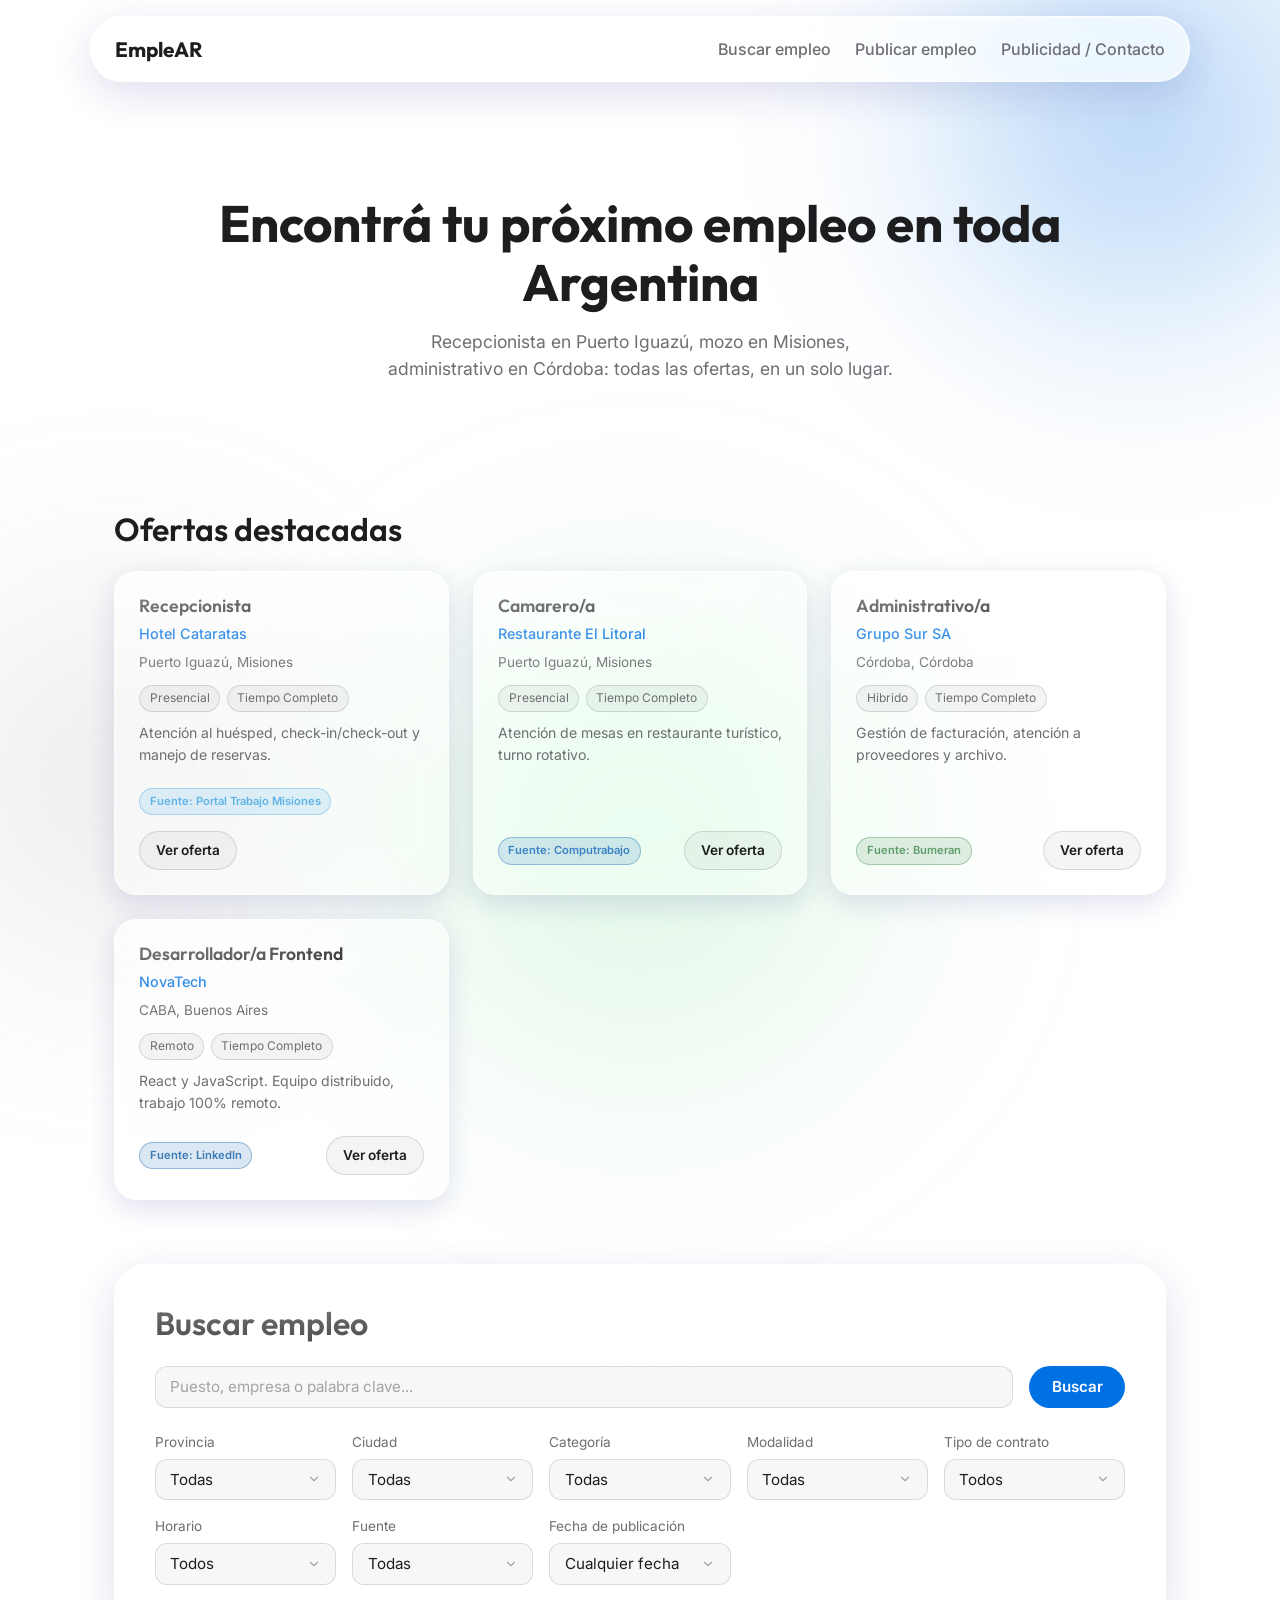
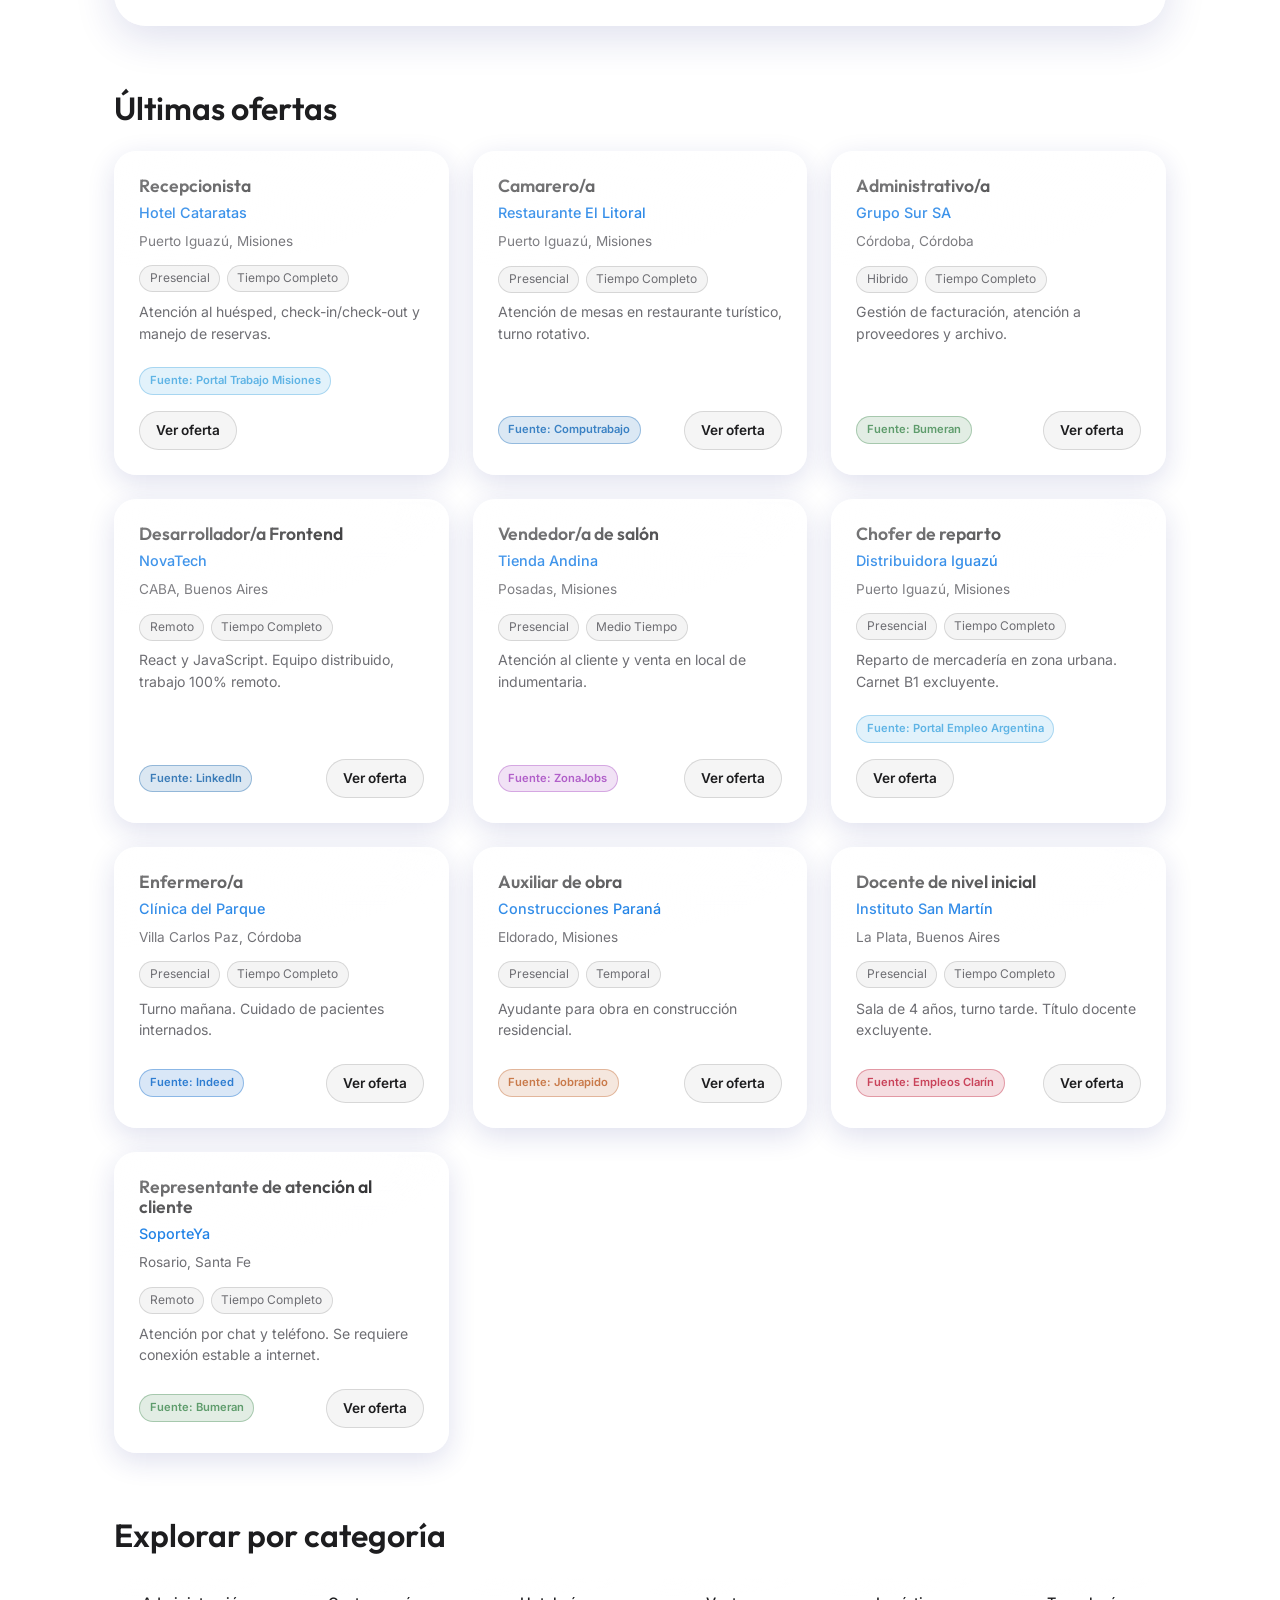
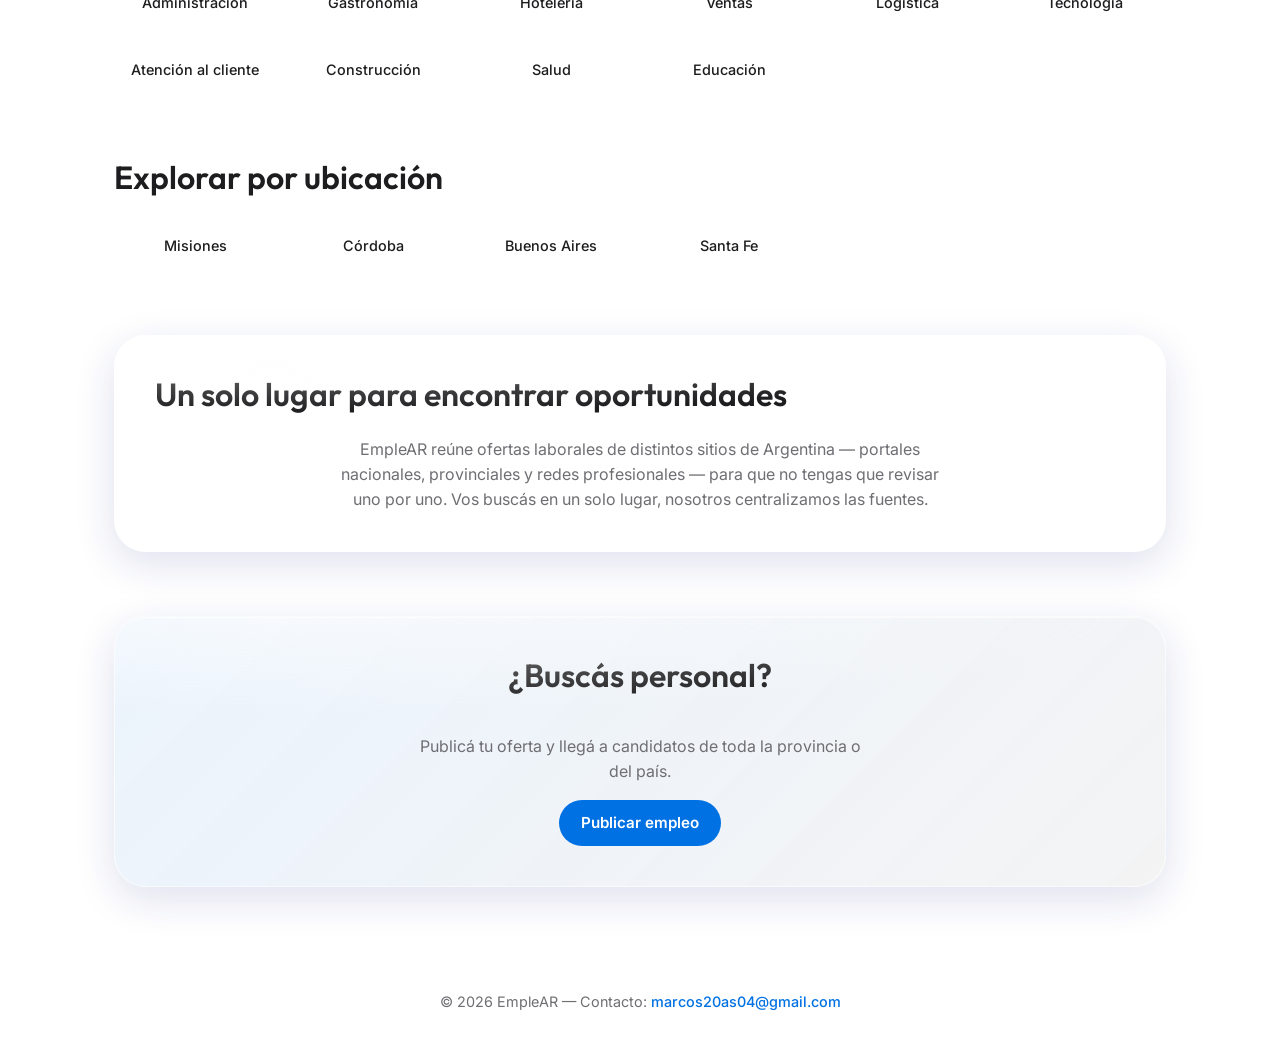
==== frontend/index.html @ b4710b45 "implementacion de contacto y publicacion de empleo" ====
<!DOCTYPE html>
<html lang="es">
<head>
  <meta charset="UTF-8">
  <meta name="viewport" content="width=device-width, initial-scale=1.0">
  <title>EmpleAR — Empleos en toda Argentina</title>
  <link rel="preconnect" href="https://fonts.googleapis.com">
  <link rel="preconnect" href="https://fonts.gstatic.com" crossorigin>
  <link href="https://fonts.googleapis.com/css2?family=Inter:wght@400;500;600&family=Outfit:wght@500;600;700&display=swap" rel="stylesheet">
  <link rel="stylesheet" href="css/variables.css">
  <link rel="stylesheet" href="css/base.css">
  <link rel="stylesheet" href="css/components.css">
</head>
<body>

  <!-- ===================== HEADER / NAVBAR ===================== -->
  <header class="site-header">
    <nav class="navbar" aria-label="Navegación principal">
      <a href="index.html" class="logo">EmpleAR</a>

      <button class="nav-toggle" id="navToggle" aria-expanded="false" aria-controls="navMenu" aria-label="Abrir menú">
        <span></span>
        <span></span>
        <span></span>
      </button>

      <ul class="nav-menu" id="navMenu">
        <li><a href="index.html#buscar">Buscar empleo</a></li>
        <li><a href="publicar.html">Publicar empleo</a></li>
        <li><a href="contacto.html">Publicidad / Contacto</a></li>
      </ul>
    </nav>
  </header>

  <main>

    <!-- ===================== HERO ===================== -->
    <section class="hero" id="hero">
      <h1>Encontrá tu próximo empleo en toda Argentina</h1>
      <p>Recepcionista en Puerto Iguazú, mozo en Misiones, administrativo en Córdoba: todas las ofertas, en un solo lugar.</p>
    </section>

    <!-- ===================== OFERTAS DESTACADAS ===================== -->
    <section class="featured-section reveal" id="destacadas" aria-labelledby="destacadas-titulo">
      <h2 id="destacadas-titulo">Ofertas destacadas</h2>
      <div class="job-list" id="featuredList"></div>
    </section>

    <!-- ===================== BUSCADOR Y FILTROS ===================== -->
    <section class="search-section" id="buscar" aria-labelledby="buscar-titulo">
      <h2 id="buscar-titulo">Buscar empleo</h2>

      <form class="search-form" id="searchForm">
        <div class="search-bar">
          <label for="keyword" class="visually-hidden">Palabras clave</label>
          <input type="text" id="keyword" name="keyword" placeholder="Puesto, empresa o palabra clave...">
          <button type="submit" class="btn btn-primary">Buscar</button>
        </div>

        <div class="filters" id="filters">
          <div class="filter-group">
            <label for="provincia">Provincia</label>
            <select id="provincia" name="provincia">
              <option value="">Todas</option>
            </select>
          </div>

          <div class="filter-group">
            <label for="ciudad">Ciudad</label>
            <select id="ciudad" name="ciudad">
              <option value="">Todas</option>
            </select>
          </div>

          <div class="filter-group">
            <label for="categoria">Categoría</label>
            <select id="categoria" name="categoria">
              <option value="">Todas</option>
            </select>
          </div>

          <div class="filter-group">
            <label for="modalidad">Modalidad</label>
            <select id="modalidad" name="modalidad">
              <option value="">Todas</option>
              <option value="presencial">Presencial</option>
              <option value="remoto">Remoto</option>
              <option value="hibrido">Híbrido</option>
            </select>
          </div>

          <div class="filter-group">
            <label for="contrato">Tipo de contrato</label>
            <select id="contrato" name="contrato">
              <option value="">Todos</option>
              <option value="tiempo-completo">Tiempo completo</option>
              <option value="medio-tiempo">Medio tiempo</option>
              <option value="temporal">Temporal</option>
              <option value="freelance">Freelance</option>
            </select>
          </div>

          <div class="filter-group">
            <label for="horario">Horario</label>
            <select id="horario" name="horario">
              <option value="">Todos</option>
              <option value="manana">Mañana</option>
              <option value="tarde">Tarde</option>
              <option value="noche">Noche</option>
              <option value="rotativo">Rotativo</option>
            </select>
          </div>

          <div class="filter-group">
            <label for="fuente">Fuente</label>
            <select id="fuente" name="fuente">
              <option value="">Todas</option>
            </select>
          </div>

          <div class="filter-group">
            <label for="fecha">Fecha de publicación</label>
            <select id="fecha" name="fecha">
              <option value="">Cualquier fecha</option>
              <option value="24h">Últimas 24 horas</option>
              <option value="7d">Última semana</option>
              <option value="30d">Último mes</option>
            </select>
          </div>
        </div>
      </form>
    </section>

    <!-- ===================== RESULTADOS ===================== -->
    <section class="results-section" id="resultados" aria-labelledby="resultados-titulo">
      <h2 id="resultados-titulo">Últimas ofertas</h2>

      <div id="resultsStatus" class="results-status" role="status" aria-live="polite"></div>

      <div class="job-list" id="jobList">
        <!-- Las tarjetas de empleo se insertan acá dinámicamente con JavaScript -->
      </div>
    </section>

    <!-- ===================== EXPLORAR POR CATEGORÍA ===================== -->
    <section class="categories-section reveal" id="categorias" aria-labelledby="categorias-titulo">
      <h2 id="categorias-titulo">Explorar por categoría</h2>
      <div class="category-grid" id="categoryGrid"></div>
    </section>

    <!-- ===================== EXPLORAR POR UBICACIÓN ===================== -->
    <section class="locations-section reveal" id="ubicaciones" aria-labelledby="ubicaciones-titulo">
      <h2 id="ubicaciones-titulo">Explorar por ubicación</h2>
      <div class="location-grid" id="locationGrid"></div>
    </section>

    <!-- ===================== QUÉ ES EMPLEAR ===================== -->
    <section class="about-section reveal" id="nosotros" aria-labelledby="nosotros-titulo">
      <h2 id="nosotros-titulo">Un solo lugar para encontrar oportunidades</h2>
      <p>EmpleAR reúne ofertas laborales de distintos sitios de Argentina — portales nacionales, provinciales y redes profesionales — para que no tengas que revisar uno por uno. Vos buscás en un solo lugar, nosotros centralizamos las fuentes.</p>
    </section>

    <!-- ===================== CTA PUBLICAR ===================== -->
    <section class="cta-section reveal" id="ctaPublicar">
      <h2>¿Buscás personal?</h2>
      <p>Publicá tu oferta y llegá a candidatos de toda la provincia o del país.</p>
      <a href="publicar.html" class="btn btn-primary">Publicar empleo</a>
    </section>

  </main>

  <!-- ===================== FOOTER ===================== -->
  <footer class="site-footer">
    <p>&copy; 2026 EmpleAR — Contacto: <a href="mailto:marcos20as04@gmail.com">marcos20as04@gmail.com</a></p>
  </footer>

  <script src="js/data.js"></script>
  <script src="js/customSelect.js"></script>
  <script src="js/filters.js"></script>
  <script src="js/ui.js"></script>
</body>
</html>
---- frontend/css/variables.css ----
/* ===========================================================
   VARIABLES CSS — sistema de diseño de EmpleAR
   Paleta clara estilo Apple: blanco predominante, texto casi
   negro, gris para todo lo secundario, azul como único acento.
   =========================================================== */

:root {
  /* --- Color: fondo --- */
  --bg-page: #FFFFFF;
  --bg-alt: #F5F5F7;    /* gris muy claro, el "gris Apple" clásico */

  /* --- Color: acento (único, minimalista) --- */
  --accent: #0071E3;        /* azul Apple */
  --accent-soft: rgba(0, 113, 227, 0.18);

  /* --- Color: texto --- */
  --text: #1D1D1F;          /* casi negro, no negro puro */
  --text-muted: #6E6E73;    /* gris medio para texto secundario */
  --text-faint: #A1A1A6;    /* gris claro para detalles menores */

  /* --- Color: vidrio (glass) sobre fondo claro --- */
  --glass-bg: rgba(255, 255, 255, 0.45);
  --glass-bg-strong: rgba(255, 255, 255, 0.7);
  --glass-border: rgba(255, 255, 255, 0.6);
  --glass-shadow: rgba(31, 38, 135, 0.14);
  --glass-highlight: rgba(255, 255, 255, 0.75);
  --glass-blur: 26px;
  --glass-saturate: 180%;

  /* Borde gris fino para elementos planos (inputs, tags, botón secundario) —
     distinto del --glass-border, que es claro para simular el canto del vidrio. */
  --hairline: rgba(0, 0, 0, 0.12);

  /* --- Tipografía --- */
  --font-display: "Outfit", sans-serif;
  --font-body: "Inter", sans-serif;

  /* --- Espaciado (escala consistente) --- */
  --space-xs: 0.5rem;
  --space-sm: 1rem;
  --space-md: 1.5rem;
  --space-lg: 2.5rem;
  --space-xl: 4rem;

  /* --- Bordes y radios --- */
  --radius-sm: 12px;
  --radius-md: 22px;
  --radius-lg: 32px;

  /* --- Transiciones --- */
  --transition-fast: 0.18s ease;
  --transition-base: 0.3s cubic-bezier(0.4, 0, 0.2, 1);
}
---- frontend/css/base.css ----
/* ===========================================================
   BASE — reset, fondo global, tipografía base, accesibilidad
   =========================================================== */

* {
  box-sizing: border-box;
  margin: 0;
  padding: 0;
}

html {
  scroll-behavior: smooth;
}

body {
  font-family: var(--font-body);
  color: var(--text);
  background: var(--bg-page);
  min-height: 100vh;
  line-height: 1.55;
  -webkit-font-smoothing: antialiased;
  overflow-x: hidden;
}

/* Formas de color muy suaves y difuminadas detrás del contenido.
   Sin esto, el "vidrio esmerilado" (backdrop-filter) no tiene
   nada de color para desenfocar sobre un fondo blanco liso. */
body::before,
body::after {
  content: "";
  position: fixed;
  z-index: -1;
  border-radius: 50%;
  filter: blur(100px);
  pointer-events: none;
}

body::before {
  width: 560px;
  height: 560px;
  top: -160px;
  right: -140px;
  opacity: 0.4;
  background: radial-gradient(circle, #0071E3, transparent 70%);
}

body::after {
  width: 520px;
  height: 520px;
  bottom: -140px;
  left: -140px;
  opacity: 0.3;
  background: radial-gradient(circle, #A1A1A6, transparent 70%);
}

/* Una tercera mancha de color, fija en pantalla (no en el documento)
   para que funcione igual en páginas largas (home) o cortas
   (publicar, contacto) sin agregar espacio en blanco de más. */
main::before {
  content: "";
  position: fixed;
  z-index: -1;
  top: 55vh;
  left: 50%;
  transform: translateX(-50%);
  width: 700px;
  height: 700px;
  border-radius: 50%;
  filter: blur(110px);
  opacity: 0.2;
  background: radial-gradient(circle, #34C759, transparent 70%);
  pointer-events: none;
}

h1, h2, h3 {
  font-family: var(--font-display);
  font-weight: 600;
  line-height: 1.15;
  color: var(--text);
}

h1 { font-size: clamp(2rem, 5vw, 3.2rem); font-weight: 700; }
h2 { font-size: clamp(1.5rem, 3vw, 2rem); margin-bottom: var(--space-md); }

p { color: var(--text-muted); }

a {
  color: var(--accent);
  text-decoration: none;
}

/* Foco de teclado visible: accesibilidad, nunca lo eliminamos */
a:focus-visible,
button:focus-visible,
input:focus-visible,
select:focus-visible,
textarea:focus-visible {
  outline: 2px solid var(--accent);
  outline-offset: 2px;
}

/* Oculta visualmente pero mantiene disponible para lectores de pantalla */
.visually-hidden {
  position: absolute;
  width: 1px;
  height: 1px;
  overflow: hidden;
  clip: rect(0 0 0 0);
  white-space: nowrap;
}

main {
  position: relative;
  display: flex;
  flex-direction: column;
  gap: var(--space-xl);
  padding: var(--space-xl) var(--space-md);
  max-width: 1100px;
  margin: 0 auto;
}

section h2 {
  text-align: left;
}

/* Respeta a usuarios que prefieren menos movimiento */
@media (prefers-reduced-motion: reduce) {
  * {
    animation-duration: 0.01ms !important;
    transition-duration: 0.01ms !important;
    scroll-behavior: auto !important;
  }
}
---- frontend/css/components.css ----
/* ===========================================================
   COMPONENTS — Liquid Glass: navbar, hero, buscador, cards,
   formularios, footer
   =========================================================== */

/* -----------------------------------------------------------
   Clase base "glass": la reutilizamos en navbar, cards y forms
   en vez de repetir backdrop-filter en cada componente.

   El "truco" del vidrio real son 3 capas trabajando juntas:
   1. backdrop-filter: desenfoca y satura lo que está detrás.
   2. box-shadow inset: simula el canto del vidrio captando luz
      (línea clara arriba, más tenue abajo).
   3. box-shadow normal: la sombra que el panel proyecta, con
      un tinte de color en vez de negro puro (más "vidrio",
      menos "cartón").
   ----------------------------------------------------------- */
.glass {
  background: var(--glass-bg);
  border: 1px solid var(--glass-border);
  backdrop-filter: blur(var(--glass-blur)) saturate(var(--glass-saturate));
  -webkit-backdrop-filter: blur(var(--glass-blur)) saturate(var(--glass-saturate));
  box-shadow:
    inset 0 1px 1px var(--glass-highlight),
    inset 0 -1px 12px rgba(255, 255, 255, 0.25),
    0 12px 40px var(--glass-shadow);
}

/* ===================== NAVBAR ===================== */
.site-header {
  position: sticky;
  top: var(--space-sm);
  z-index: 100;
  display: flex;
  justify-content: center;
  padding: 0 var(--space-md);
}

.navbar {
  width: 100%;
  max-width: 1100px;
  display: flex;
  align-items: center;
  justify-content: space-between;
  padding: var(--space-sm) var(--space-md);
  border-radius: var(--radius-lg);
  background: var(--glass-bg-strong);
  border: 1px solid var(--glass-border);
  backdrop-filter: blur(var(--glass-blur)) saturate(var(--glass-saturate));
  -webkit-backdrop-filter: blur(var(--glass-blur)) saturate(var(--glass-saturate));
  box-shadow:
    inset 0 1px 1px var(--glass-highlight),
    inset 0 -1px 10px rgba(255, 255, 255, 0.3),
    0 12px 40px var(--glass-shadow);
  transition: padding var(--transition-base), background var(--transition-base), box-shadow var(--transition-base);
}

/* Cuando el usuario hace scroll (clase agregada por JS), la navbar
   se achica un poco y se vuelve más opaca: da sensación de profundidad. */
.site-header.scrolled .navbar {
  padding: 0.6rem var(--space-md);
  background: rgba(255, 255, 255, 0.82);
  box-shadow:
    inset 0 1px 1px var(--glass-highlight),
    0 16px 48px rgba(31, 38, 135, 0.2);
}

.logo {
  font-family: var(--font-display);
  font-weight: 700;
  font-size: 1.3rem;
  color: var(--text);
}

.nav-menu {
  list-style: none;
  display: flex;
  gap: var(--space-md);
}

.nav-menu a {
  color: var(--text-muted);
  font-weight: 500;
  transition: color var(--transition-fast);
}

.nav-menu a:hover {
  color: var(--accent);
}

/* Botón hamburguesa: oculto en desktop, visible en mobile (ver media query) */
.nav-toggle {
  display: none;
  flex-direction: column;
  gap: 4px;
  background: none;
  border: none;
  cursor: pointer;
  padding: var(--space-xs);
}

.nav-toggle span {
  width: 22px;
  height: 2px;
  background: var(--text);
  border-radius: 2px;
  transition: transform var(--transition-fast), opacity var(--transition-fast);
}

/* ===================== HERO ===================== */
.hero {
  text-align: center;
  padding: var(--space-xl) var(--space-md);
  display: flex;
  flex-direction: column;
  align-items: center;
  gap: var(--space-sm);
}

.hero p {
  max-width: 46ch;
  font-size: 1.1rem;
}

/* ===================== BUSCADOR ===================== */
.search-section {
  position: relative;
  padding: var(--space-lg);
  border-radius: var(--radius-lg);
  background: var(--glass-bg);
  border: 1px solid var(--glass-border);
  backdrop-filter: blur(var(--glass-blur)) saturate(var(--glass-saturate));
  -webkit-backdrop-filter: blur(var(--glass-blur)) saturate(var(--glass-saturate));
  box-shadow:
    inset 0 1px 1px var(--glass-highlight),
    0 12px 40px var(--glass-shadow);
}

/* Brillo tipo vidrio: un óvalo de luz muy suave en la esquina
   superior izquierda, como si el panel reflejara una fuente de
   luz. Se repite en todos los paneles glass grandes. */
.search-section::before,
.job-card::before,
.chip-card::before,
.about-section::before,
.cta-section::before,
.publish-section::before,
.contact-section::before {
  content: "";
  position: absolute;
  inset: 0;
  border-radius: inherit;
  background: radial-gradient(ellipse 140% 60% at 15% 0%, rgba(255, 255, 255, 0.55), transparent 60%);
  pointer-events: none;
}

.search-bar {
  display: flex;
  gap: var(--space-sm);
  margin-bottom: var(--space-md);
}

.search-bar input[type="text"] {
  flex: 1;
}

/* Grid de filtros: se acomoda solo según el ancho disponible,
   sin necesidad de media queries manuales por cada breakpoint */
.filters {
  display: grid;
  grid-template-columns: repeat(auto-fit, minmax(160px, 1fr));
  gap: var(--space-sm);
}

.filter-group {
  display: flex;
  flex-direction: column;
  gap: 0.35rem;
}

.filter-group label {
  font-size: 0.85rem;
  color: var(--text-muted);
}

/* ===================== INPUTS / SELECT (compartido) ===================== */
input[type="text"],
input[type="email"],
input[type="tel"],
input[type="date"],
select,
.cs-trigger,
textarea {
  font-family: var(--font-body);
  font-size: 0.95rem;
  color: var(--text);
  background: rgba(0, 0, 0, 0.03);
  border: 1px solid var(--hairline);
  border-radius: var(--radius-sm);
  padding: 0.65rem 0.9rem;
  transition: border-color var(--transition-fast), background var(--transition-fast);
}

input::placeholder,
textarea::placeholder {
  color: var(--text-faint);
}

input:hover,
select:hover,
.cs-trigger:hover,
textarea:hover {
  border-color: rgba(0, 0, 0, 0.2);
}

input:focus,
select:focus,
textarea:focus {
  background: rgba(0, 0, 0, 0.015);
  border-color: var(--accent);
}

select option {
  background: var(--bg-page);
  color: var(--text);
}

/* ===================== BOTONES ===================== */
.btn {
  font-family: var(--font-body);
  font-weight: 600;
  font-size: 0.95rem;
  padding: 0.7rem 1.4rem;
  border-radius: 980px;
  border: none;
  cursor: pointer;
  transition: transform var(--transition-fast), box-shadow var(--transition-fast);
}

.btn-primary {
  position: relative;
  overflow: hidden;
  background: var(--accent);
  color: #FFFFFF;
}

.btn-primary:hover {
  background: #0077ED;
  transform: translateY(-1px) scale(1.01);
  box-shadow: 0 6px 18px var(--accent-soft);
}

.btn-primary:active {
  background: #006EDB;
  transform: translateY(0) scale(1);
}

/* Reflejo de luz que atraviesa el botón al pasar el mouse.
   Es un pseudo-elemento angosto y rotado que se mueve de
   izquierda a derecha cambiando su posición con "left". */
.btn-primary::after {
  content: "";
  position: absolute;
  top: 0;
  left: -60%;
  width: 40%;
  height: 100%;
  background: linear-gradient(120deg, transparent, rgba(255, 255, 255, 0.35), transparent);
  transform: skewX(-20deg);
  transition: left var(--transition-base);
}

.btn-primary:hover::after {
  left: 130%;
}

.btn-secondary {
  background: rgba(0, 0, 0, 0.04);
  border: 1px solid var(--hairline);
  color: var(--text);
  padding: 0.5rem 1rem;
  font-size: 0.85rem;
}

.btn-secondary:hover {
  background: rgba(0, 0, 0, 0.07);
  border-color: var(--accent);
  transform: translateY(-1px);
}

/* ===================== RESULTADOS / JOB CARDS ===================== */
.results-status {
  color: var(--text-muted);
  margin-bottom: var(--space-sm);
  font-size: 0.9rem;
}

.job-list {
  display: grid;
  grid-template-columns: repeat(auto-fill, minmax(260px, 1fr));
  gap: var(--space-md);
}

.job-card {
  position: relative;
  overflow: hidden;
  padding: var(--space-md);
  border-radius: var(--radius-md);
  display: flex;
  flex-direction: column;
  gap: 0.4rem;
  background: var(--glass-bg);
  border: 1px solid var(--glass-border);
  backdrop-filter: blur(var(--glass-blur)) saturate(var(--glass-saturate));
  -webkit-backdrop-filter: blur(var(--glass-blur)) saturate(var(--glass-saturate));
  box-shadow:
    inset 0 1px 1px var(--glass-highlight),
    0 8px 28px var(--glass-shadow);
  transition: transform var(--transition-base), background var(--transition-base), box-shadow var(--transition-base);
}

.job-card:hover {
  transform: translateY(-6px);
  background: var(--glass-bg-strong);
  box-shadow:
    inset 0 1px 1px var(--glass-highlight),
    0 20px 44px rgba(0, 113, 227, 0.18);
}

.job-card h3 {
  font-family: var(--font-display);
  font-size: 1.1rem;
}

.job-card .empresa {
  color: var(--accent);
  font-size: 0.9rem;
  font-weight: 500;
}

.job-card .ubicacion {
  color: var(--text-muted);
  font-size: 0.85rem;
}

.job-card .tags {
  display: flex;
  flex-wrap: wrap;
  gap: 0.4rem;
  margin-top: 0.4rem;
}

.job-card .tag {
  font-size: 0.75rem;
  padding: 0.2rem 0.6rem;
  border-radius: 999px;
  background: rgba(0, 0, 0, 0.045);
  border: 1px solid var(--hairline);
  color: var(--text-muted);
}

.job-card .descripcion {
  font-size: 0.88rem;
  margin-top: 0.2rem;
}

.card-footer {
  margin-top: auto;
  padding-top: var(--space-sm);
  display: flex;
  align-items: center;
  justify-content: space-between;
  gap: var(--space-sm);
  flex-wrap: wrap;
}

/* Badge de fuente: el color lo define --badge-color, inyectado
   inline por JS según la fuente (ver SOURCE_COLORS en ui.js). */
.source-badge {
  font-size: 0.7rem;
  font-weight: 600;
  padding: 0.25rem 0.6rem;
  border-radius: 999px;
  color: var(--badge-color, var(--accent));
  background: color-mix(in srgb, var(--badge-color, var(--accent)) 18%, transparent);
  border: 1px solid color-mix(in srgb, var(--badge-color, var(--accent)) 45%, transparent);
  white-space: nowrap;
}

/* ===================== CHIPS (categorías / ubicaciones) ===================== */
.category-grid,
.location-grid {
  display: grid;
  grid-template-columns: repeat(auto-fill, minmax(150px, 1fr));
  gap: var(--space-sm);
}

.chip-card {
  position: relative;
  overflow: hidden;
  font-family: var(--font-body);
  font-size: 0.9rem;
  font-weight: 500;
  color: var(--text);
  text-align: center;
  padding: var(--space-sm);
  border-radius: var(--radius-md);
  cursor: pointer;
  background: var(--glass-bg);
  border: 1px solid var(--glass-border);
  backdrop-filter: blur(var(--glass-blur)) saturate(var(--glass-saturate));
  -webkit-backdrop-filter: blur(var(--glass-blur)) saturate(var(--glass-saturate));
  box-shadow: inset 0 1px 1px var(--glass-highlight);
  transition: transform var(--transition-fast), background var(--transition-fast), border-color var(--transition-fast), box-shadow var(--transition-fast);
}

.chip-card:hover {
  transform: translateY(-3px);
  background: var(--glass-bg-strong);
  border-color: var(--accent);
  box-shadow:
    inset 0 1px 1px var(--glass-highlight),
    0 10px 26px rgba(0, 113, 227, 0.16);
}

/* ===================== QUÉ ES EMPLEAR ===================== */
.about-section {
  position: relative;
  overflow: hidden;
  text-align: center;
  padding: var(--space-lg);
  border-radius: var(--radius-lg);
  background: var(--glass-bg);
  border: 1px solid var(--glass-border);
  backdrop-filter: blur(var(--glass-blur)) saturate(var(--glass-saturate));
  -webkit-backdrop-filter: blur(var(--glass-blur)) saturate(var(--glass-saturate));
  box-shadow: inset 0 1px 1px var(--glass-highlight), 0 12px 40px var(--glass-shadow);
}

.about-section p {
  max-width: 60ch;
  margin: 0 auto;
}

/* ===================== CTA PUBLICAR ===================== */
.cta-section {
  position: relative;
  overflow: hidden;
  text-align: center;
  padding: var(--space-lg);
  border-radius: var(--radius-lg);
  display: flex;
  flex-direction: column;
  align-items: center;
  gap: var(--space-sm);
  background: linear-gradient(135deg, rgba(0, 113, 227, 0.08), rgba(161, 161, 166, 0.12)), var(--glass-bg);
  border: 1px solid var(--glass-border);
  backdrop-filter: blur(var(--glass-blur)) saturate(var(--glass-saturate));
  -webkit-backdrop-filter: blur(var(--glass-blur)) saturate(var(--glass-saturate));
  box-shadow: inset 0 1px 1px var(--glass-highlight), 0 12px 40px var(--glass-shadow);
}

.cta-section p {
  max-width: 46ch;
}

/* ===================== ANIMACIÓN DE APARICIÓN AL SCROLL ===================== */
.reveal {
  opacity: 0;
  transform: translateY(24px);
  transition: opacity 0.6s ease, transform 0.6s ease;
}

.reveal.visible {
  opacity: 1;
  transform: translateY(0);
}

/* ===================== FORMULARIOS (publicar / contacto) ===================== */
.publish-section,
.contact-section {
  position: relative;
  padding: var(--space-lg);
  border-radius: var(--radius-lg);
  background: var(--glass-bg);
  border: 1px solid var(--glass-border);
  backdrop-filter: blur(var(--glass-blur)) saturate(var(--glass-saturate));
  -webkit-backdrop-filter: blur(var(--glass-blur)) saturate(var(--glass-saturate));
  box-shadow: inset 0 1px 1px var(--glass-highlight), 0 12px 40px var(--glass-shadow);
}

.publish-section > p,
.contact-section > p {
  margin-bottom: var(--space-md);
}

.publish-form,
.contact-form {
  display: grid;
  grid-template-columns: 1fr 1fr;
  gap: var(--space-md);
}

.form-group {
  display: flex;
  flex-direction: column;
  gap: 0.35rem;
}

.form-group label {
  font-size: 0.85rem;
  color: var(--text-muted);
}

.form-group-full {
  grid-column: 1 / -1;
}

/* ===================== FOOTER ===================== */
.site-footer {
  text-align: center;
  padding: var(--space-lg) var(--space-md);
  color: var(--text-muted);
  font-size: 0.9rem;
}

.site-footer a {
  font-weight: 500;
}

/* ===================== RESPONSIVE ===================== */
@media (max-width: 720px) {
  .nav-menu {
    position: absolute;
    top: calc(100% + var(--space-xs));
    left: 0;
    right: 0;
    flex-direction: column;
    padding: var(--space-md);
    border-radius: var(--radius-md);
    background: var(--glass-bg-strong);
    border: 1px solid var(--glass-border);
    backdrop-filter: blur(var(--glass-blur)) saturate(var(--glass-saturate));
    -webkit-backdrop-filter: blur(var(--glass-blur)) saturate(var(--glass-saturate));
    box-shadow: inset 0 1px 1px var(--glass-highlight), 0 16px 40px var(--glass-shadow);
    display: none;
  }

  .nav-menu.open {
    display: flex;
  }

  .nav-toggle {
    display: flex;
  }

  .publish-form,
  .contact-form {
    grid-template-columns: 1fr;
  }

  .search-bar {
    flex-direction: column;
  }
}

/* ===================== CUSTOM SELECT (dropdown propio, animado) ===================== */
.custom-select {
  position: relative;
  width: 100%;
}

.cs-trigger {
  display: flex;
  align-items: center;
  justify-content: space-between;
  gap: 0.5rem;
  width: 100%;
  cursor: pointer;
  text-align: left;
}

.cs-trigger .cs-value {
  overflow: hidden;
  text-overflow: ellipsis;
  white-space: nowrap;
}

.cs-chevron {
  flex-shrink: 0;
  width: 14px;
  height: 14px;
  color: var(--text-faint);
  transition: transform var(--transition-fast);
}

.custom-select.open .cs-chevron {
  transform: rotate(180deg);
  color: var(--accent);
}

.cs-trigger:focus-visible {
  outline: 2px solid var(--accent);
  outline-offset: 2px;
}

/* El panel: mismo lenguaje "vidrio" que el resto del sitio,
   con una animación de apertura sutil (escala + desplazamiento). */
.cs-panel {
  position: absolute;
  top: calc(100% + 8px);
  left: 0;
  right: 0;
  z-index: 60;
  max-height: 260px;
  overflow-y: auto;
  margin: 0;
  padding: 0.4rem;
  list-style: none;
  border-radius: var(--radius-sm);
  background: var(--glass-bg-strong);
  border: 1px solid var(--glass-border);
  backdrop-filter: blur(var(--glass-blur)) saturate(var(--glass-saturate));
  -webkit-backdrop-filter: blur(var(--glass-blur)) saturate(var(--glass-saturate));
  box-shadow:
    inset 0 1px 1px var(--glass-highlight),
    0 18px 44px var(--glass-shadow);
  opacity: 0;
  transform: translateY(-8px) scale(0.97);
  transform-origin: top center;
  pointer-events: none;
  transition: opacity var(--transition-fast), transform var(--transition-fast);
}

.custom-select.open .cs-panel {
  opacity: 1;
  transform: translateY(0) scale(1);
  pointer-events: auto;
}

.cs-option {
  padding: 0.55rem 0.75rem;
  border-radius: calc(var(--radius-sm) - 4px);
  font-size: 0.9rem;
  color: var(--text);
  cursor: pointer;
  transition: background var(--transition-fast), color var(--transition-fast);
}

.cs-option:hover,
.cs-option.active {
  background: var(--accent-soft);
}

.cs-option[aria-selected="true"] {
  color: var(--accent);
  font-weight: 600;
}

/* ===================== BACK LINK (subpáginas) ===================== */
.back-link {
  font-size: 0.9rem;
}

.back-link a {
  color: var(--text-muted);
  font-weight: 500;
  transition: color var(--transition-fast);
}

.back-link a:hover {
  color: var(--accent);
}
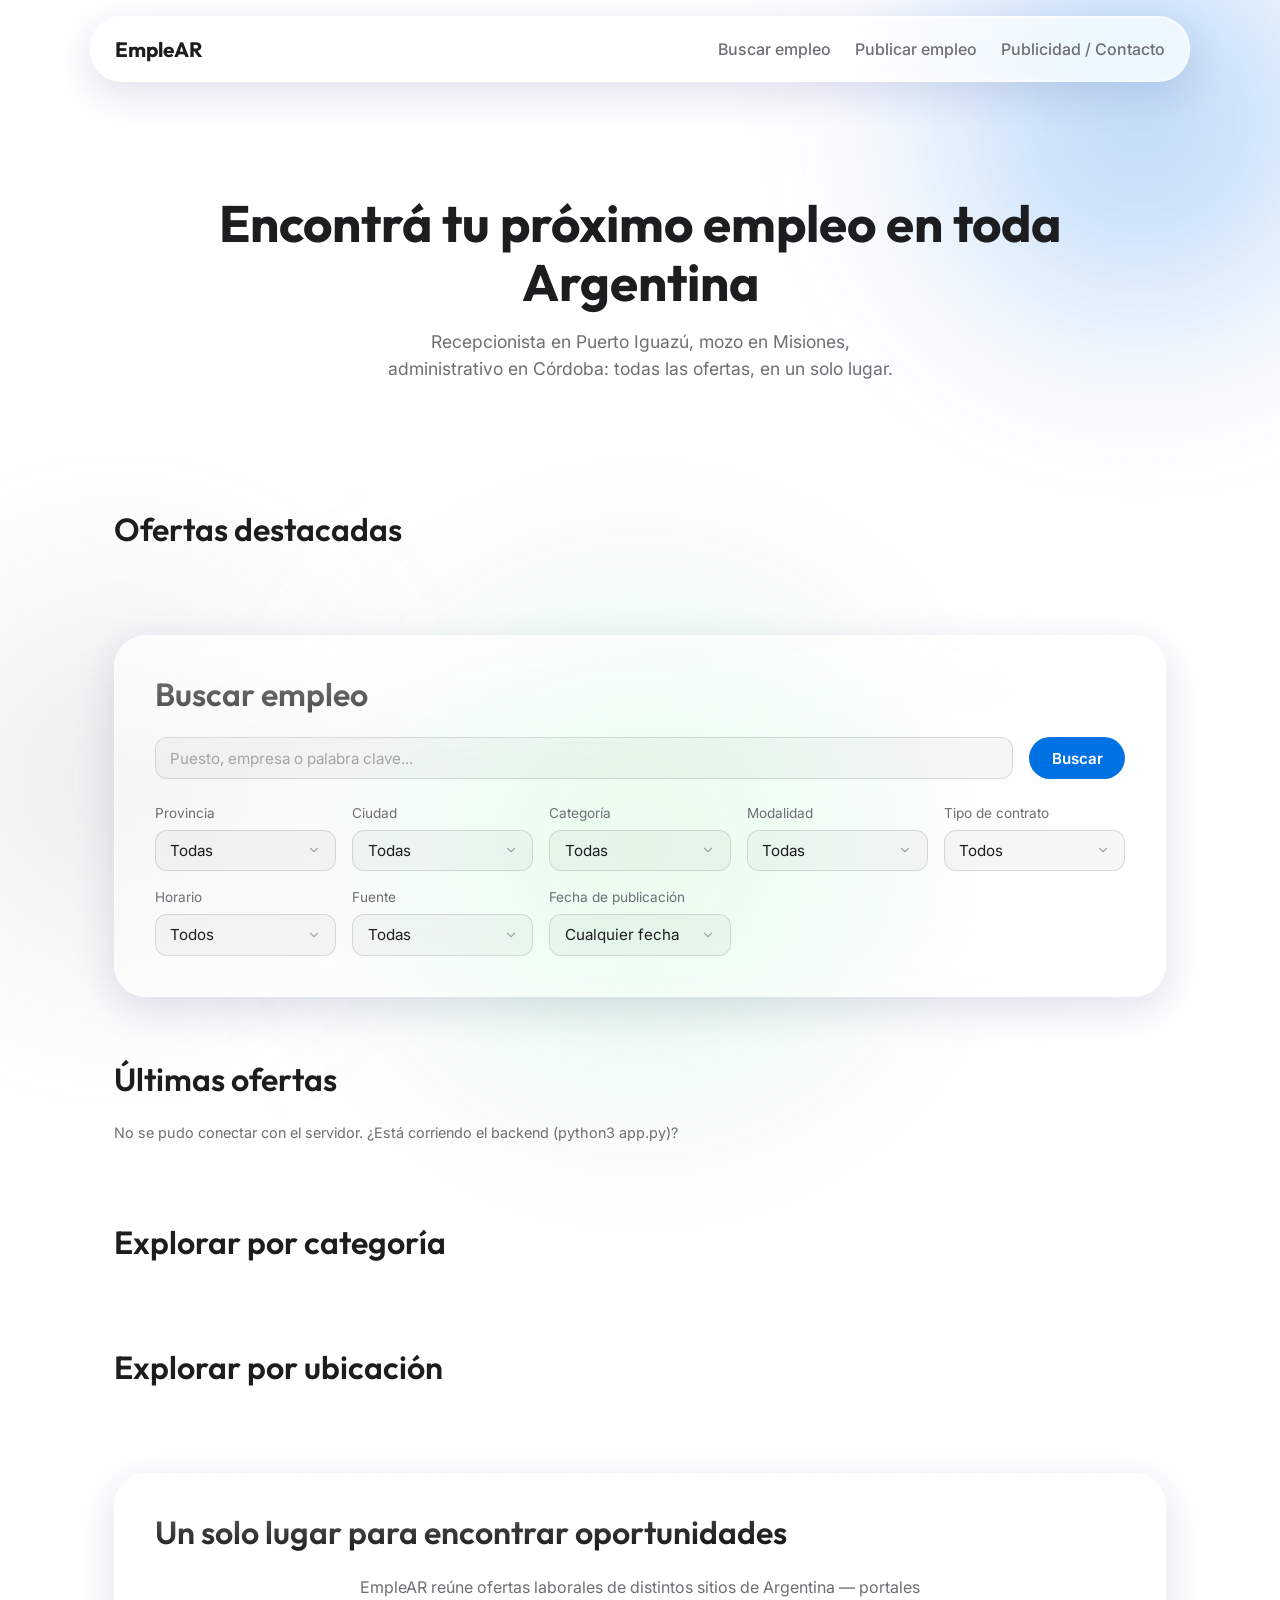
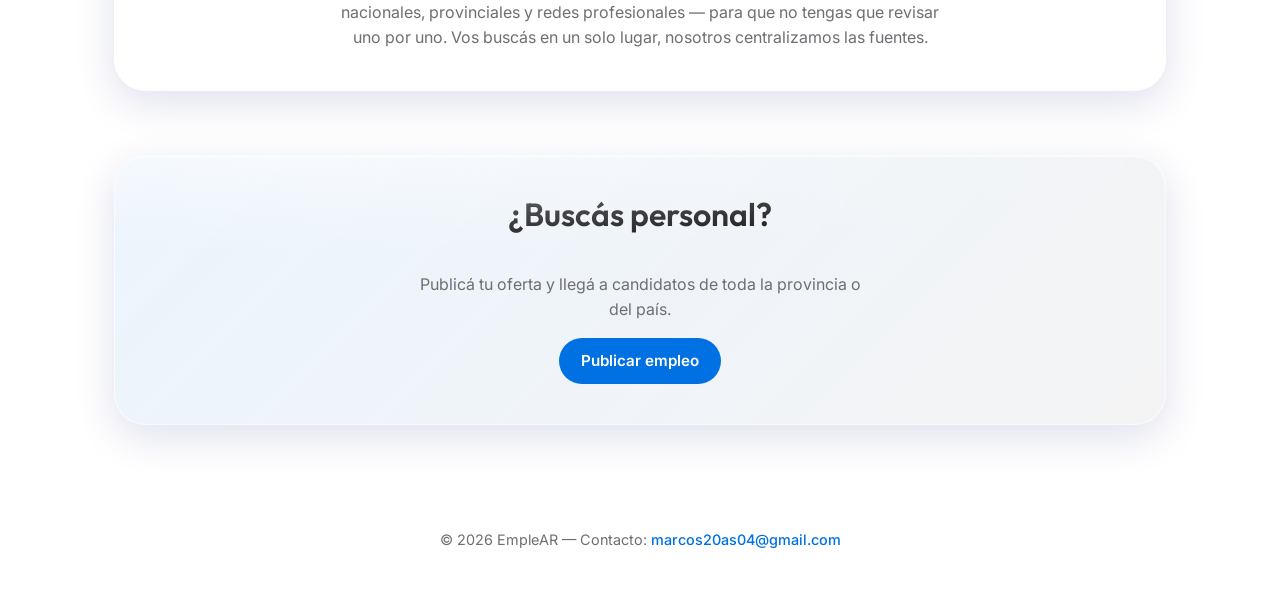
==== commit 442c86bf: "sqlite backend implementacion" ====
--- a/frontend/index.html
+++ b/frontend/index.html
@@ -174,8 +174,8 @@
     <p>&copy; 2026 EmpleAR — Contacto: <a href="mailto:marcos20as04@gmail.com">marcos20as04@gmail.com</a></p>
   </footer>
 
-  <script src="js/data.js"></script>
   <script src="js/customSelect.js"></script>
+  <script src="js/api.js"></script>
   <script src="js/filters.js"></script>
   <script src="js/ui.js"></script>
 </body>
--- a/frontend/css/components.css
+++ b/frontend/css/components.css
@@ -125,6 +125,7 @@
 /* ===================== BUSCADOR ===================== */
 .search-section {
   position: relative;
+  z-index: 5;
   padding: var(--space-lg);
   border-radius: var(--radius-lg);
   background: var(--glass-bg);
@@ -480,6 +481,7 @@
 .publish-section,
 .contact-section {
   position: relative;
+  z-index: 5;
   padding: var(--space-lg);
   border-radius: var(--radius-lg);
   background: var(--glass-bg);
@@ -625,6 +627,10 @@
   box-shadow:
     inset 0 1px 1px var(--glass-highlight),
     0 18px 44px var(--glass-shadow);
+  /* Desvanece el final de la lista en vez de cortarla en seco
+     cuando hay más opciones de las que entran sin scroll. */
+  mask-image: linear-gradient(to bottom, black 88%, transparent 100%);
+  -webkit-mask-image: linear-gradient(to bottom, black 88%, transparent 100%);
   opacity: 0;
   transform: translateY(-8px) scale(0.97);
   transform-origin: top center;
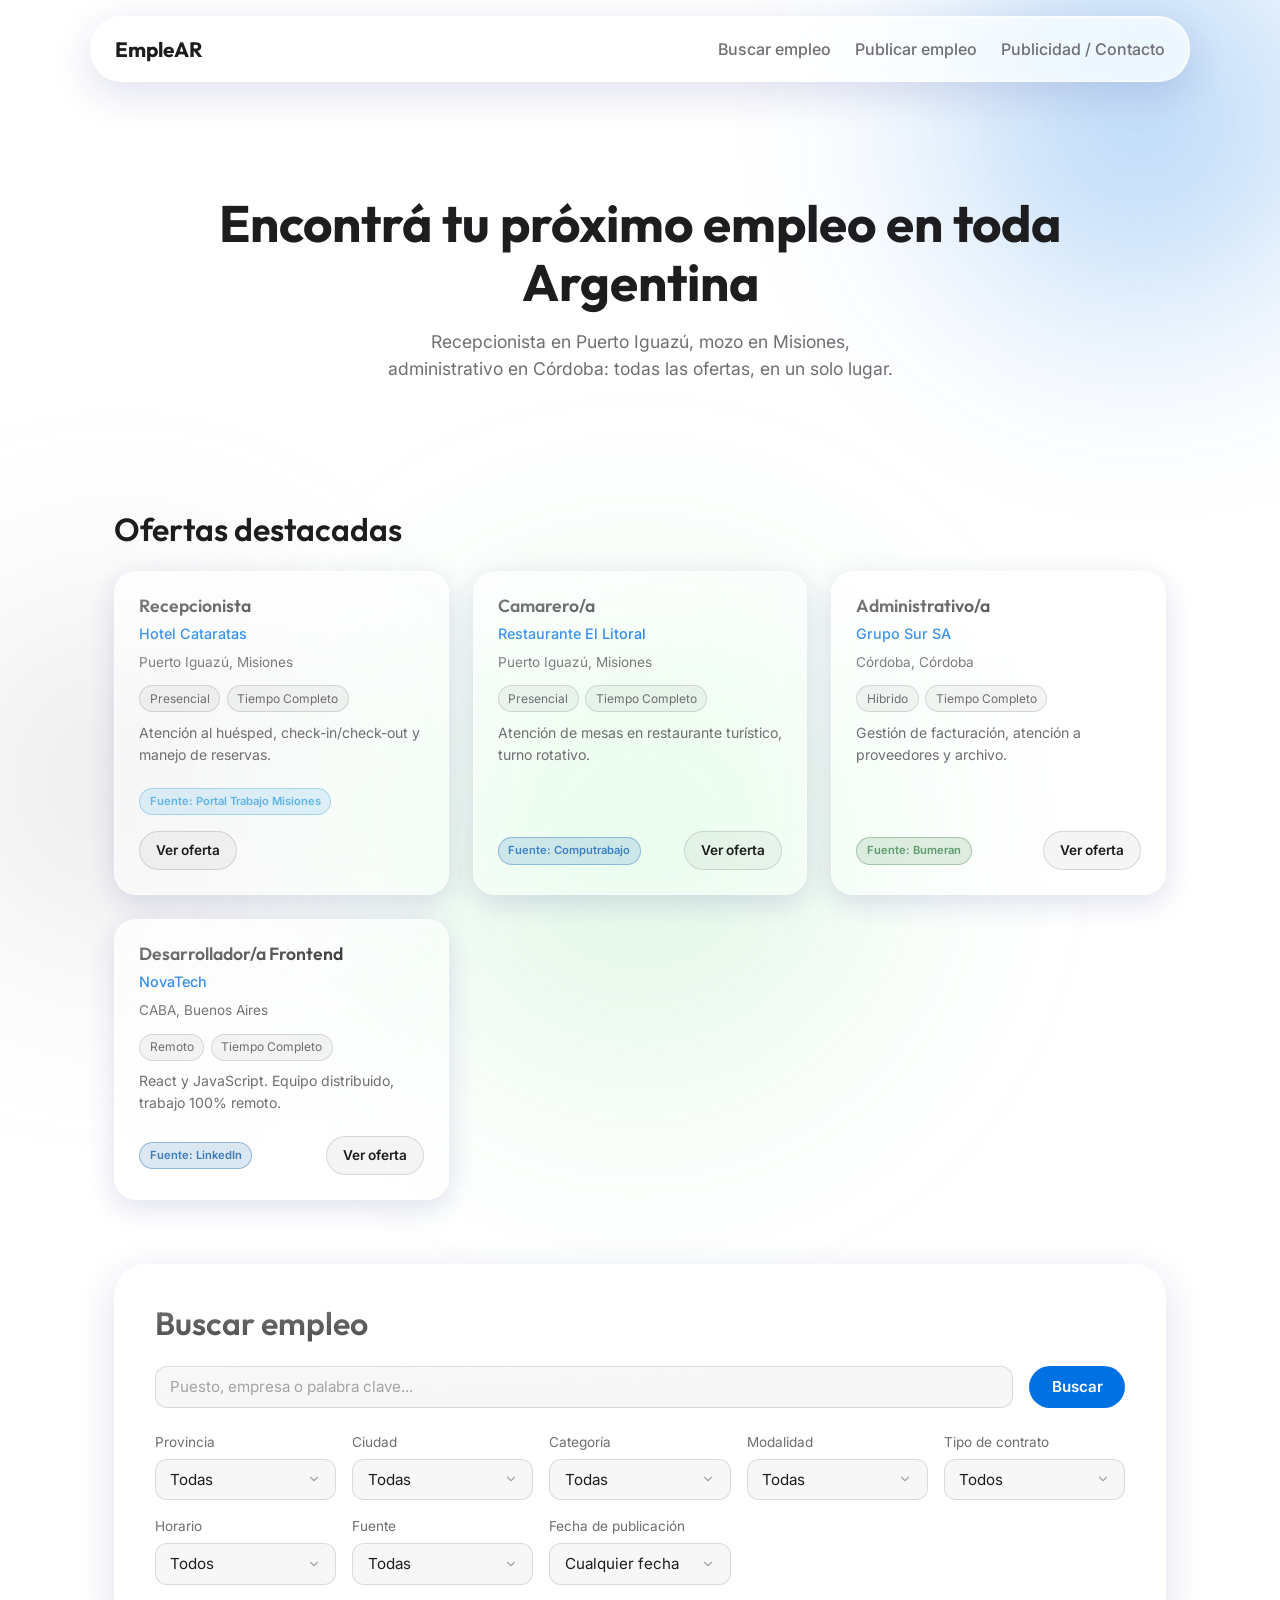
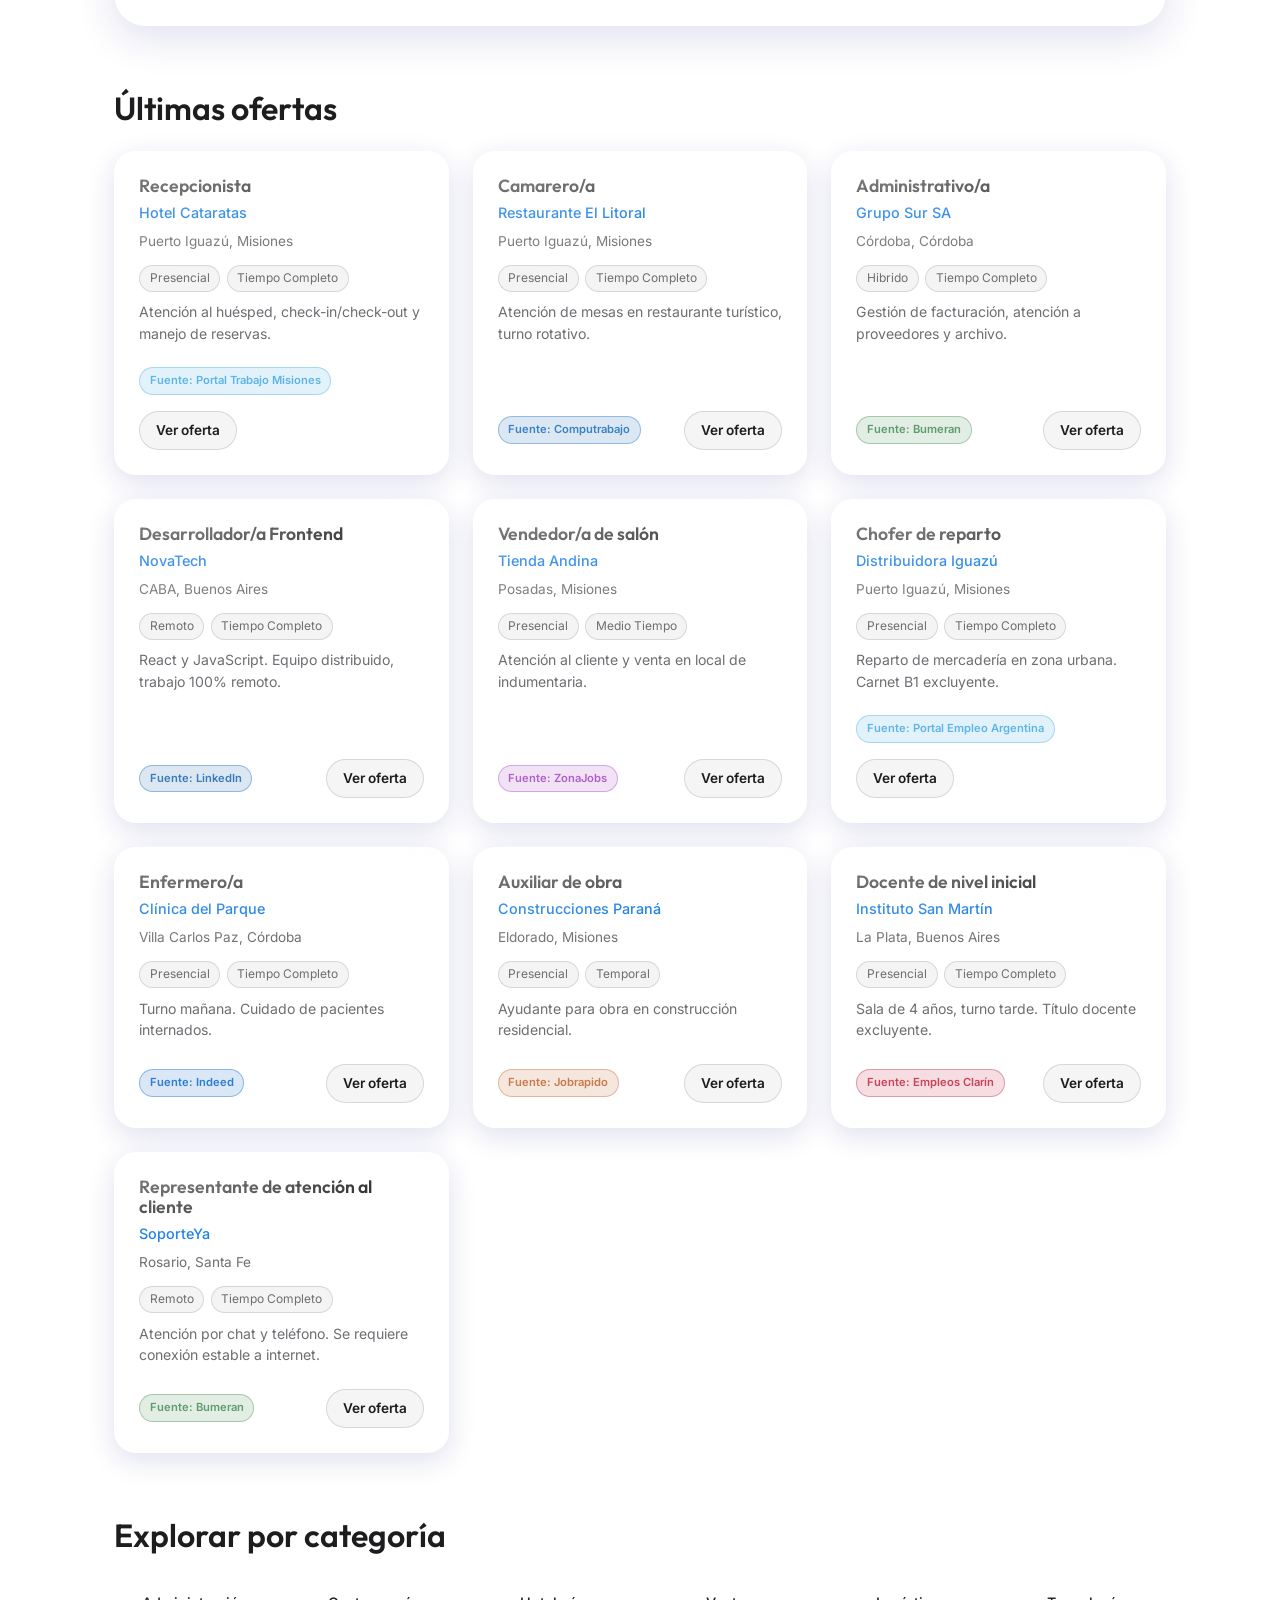
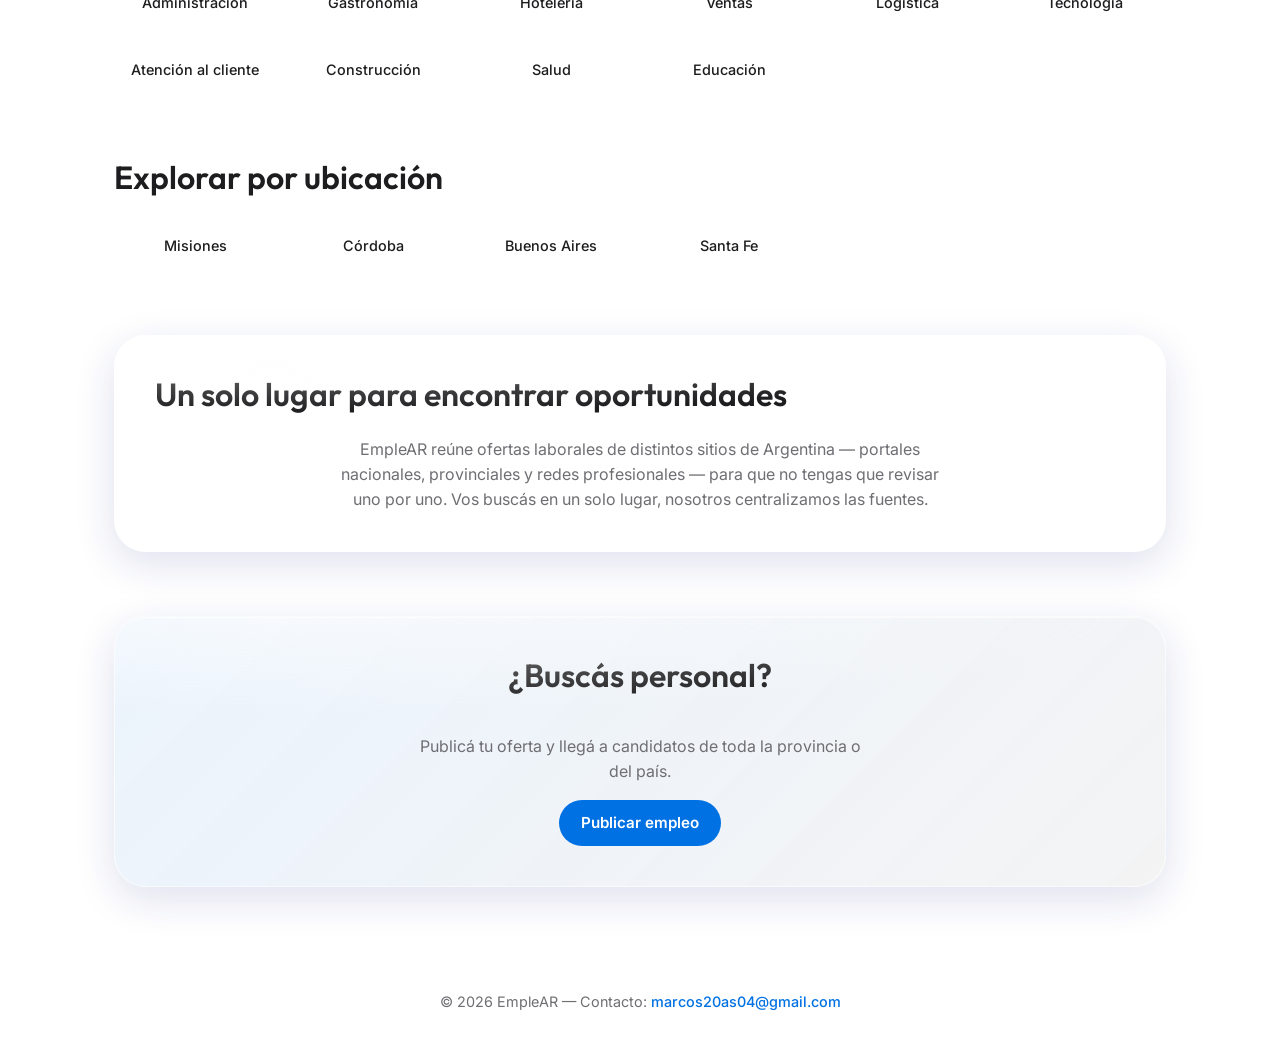
==== commit e2967d52: "ordeno carpetas" ====
--- a/frontend/index.html
+++ b/frontend/index.html
@@ -169,13 +169,13 @@
 
   </main>
 
-  <!-- ===================== FOOTER ===================== -->
+  <!-- FOOTER -->
   <footer class="site-footer">
     <p>&copy; 2026 EmpleAR — Contacto: <a href="mailto:marcos20as04@gmail.com">marcos20as04@gmail.com</a></p>
   </footer>
 
+  <script src="js/data.js"></script>
   <script src="js/customSelect.js"></script>
-  <script src="js/api.js"></script>
   <script src="js/filters.js"></script>
   <script src="js/ui.js"></script>
 </body>
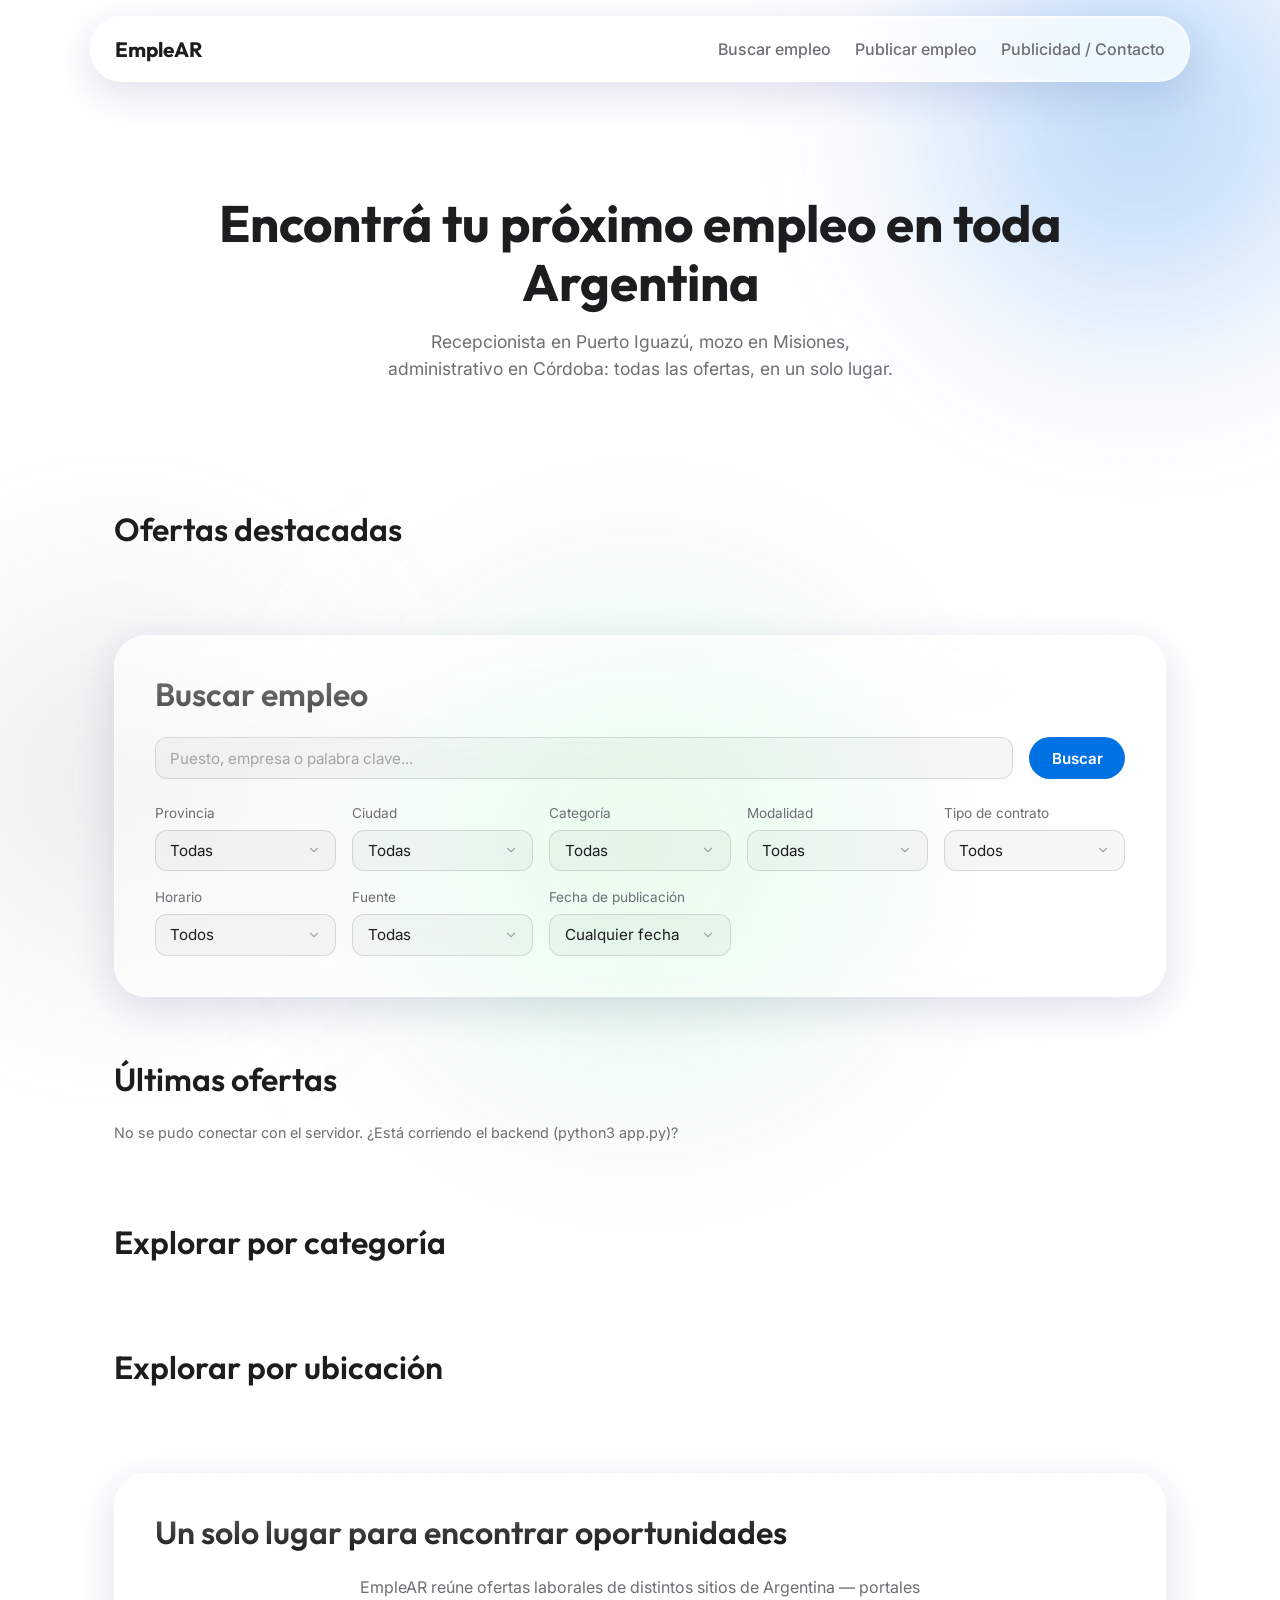
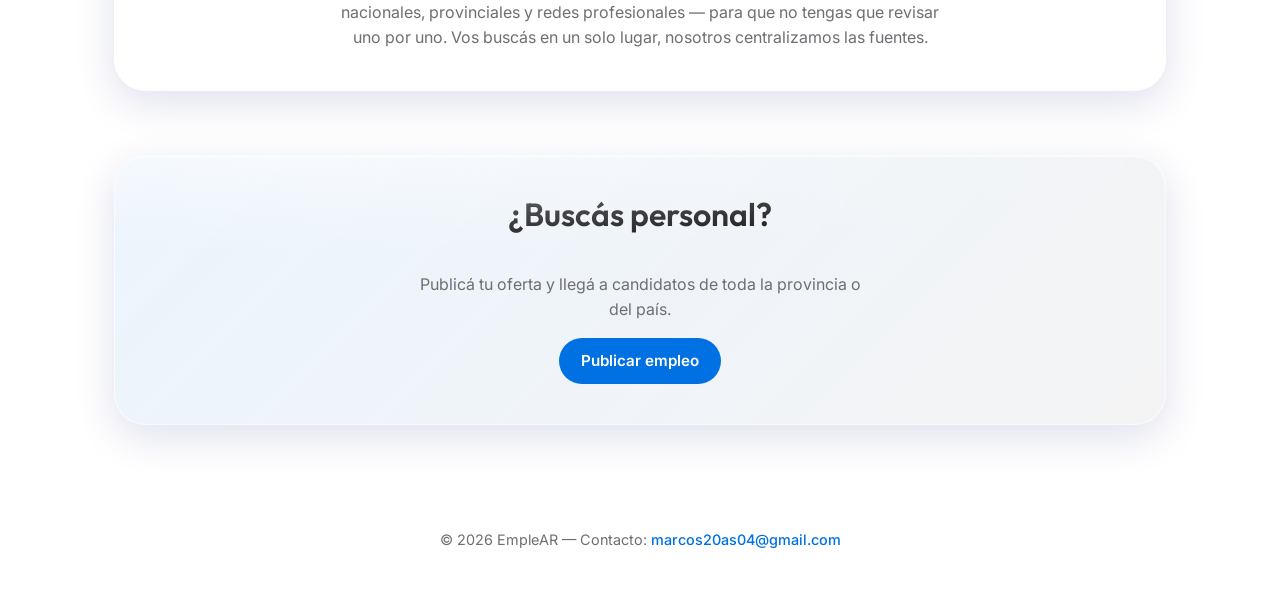
==== commit 2ae5fc3c: "moderacion" ====
--- a/frontend/index.html
+++ b/frontend/index.html
@@ -169,13 +169,13 @@
 
   </main>
 
-  <!-- FOOTER -->
+  <!-- ===================== FOOTER ===================== -->
   <footer class="site-footer">
     <p>&copy; 2026 EmpleAR — Contacto: <a href="mailto:marcos20as04@gmail.com">marcos20as04@gmail.com</a></p>
   </footer>
 
-  <script src="js/data.js"></script>
   <script src="js/customSelect.js"></script>
+  <script src="js/api.js"></script>
   <script src="js/filters.js"></script>
   <script src="js/ui.js"></script>
 </body>
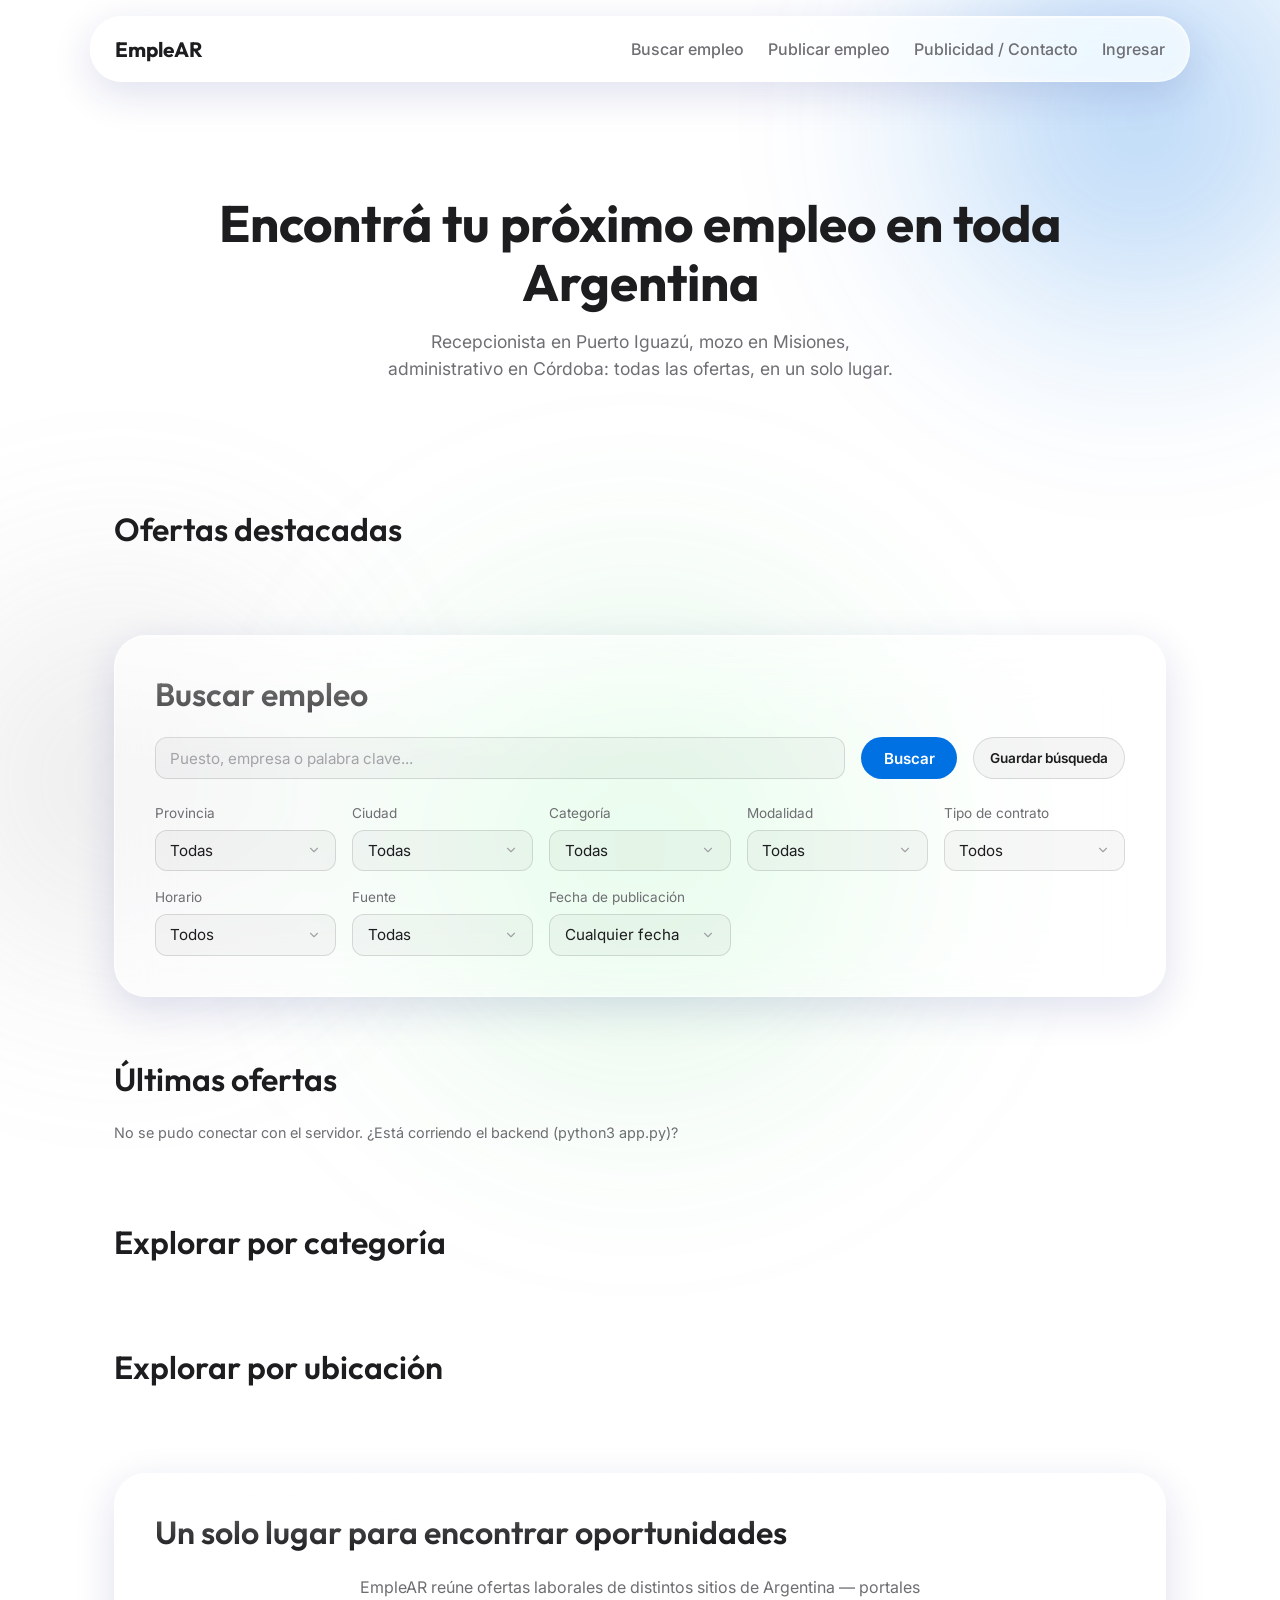
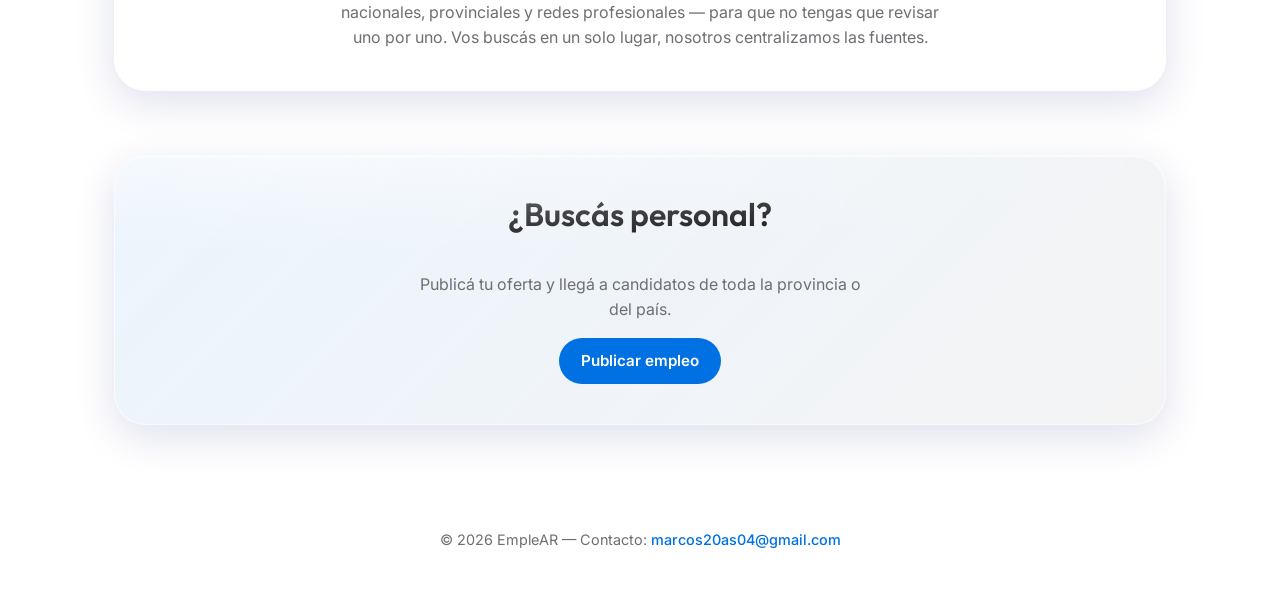
==== commit 48cf6acc: "." ====
--- a/frontend/index.html
+++ b/frontend/index.html
@@ -28,6 +28,7 @@
         <li><a href="index.html#buscar">Buscar empleo</a></li>
         <li><a href="publicar.html">Publicar empleo</a></li>
         <li><a href="contacto.html">Publicidad / Contacto</a></li>
+        <li id="navAuth"><a href="cuenta.html">Ingresar</a></li>
       </ul>
     </nav>
   </header>
@@ -55,6 +56,7 @@
           <label for="keyword" class="visually-hidden">Palabras clave</label>
           <input type="text" id="keyword" name="keyword" placeholder="Puesto, empresa o palabra clave...">
           <button type="submit" class="btn btn-primary">Buscar</button>
+          <button type="button" class="btn btn-secondary" id="saveSearchBtn">Guardar búsqueda</button>
         </div>
 
         <div class="filters" id="filters">
@@ -176,6 +178,7 @@
 
   <script src="js/customSelect.js"></script>
   <script src="js/api.js"></script>
+  <script src="js/auth.js"></script>
   <script src="js/filters.js"></script>
   <script src="js/ui.js"></script>
 </body>
